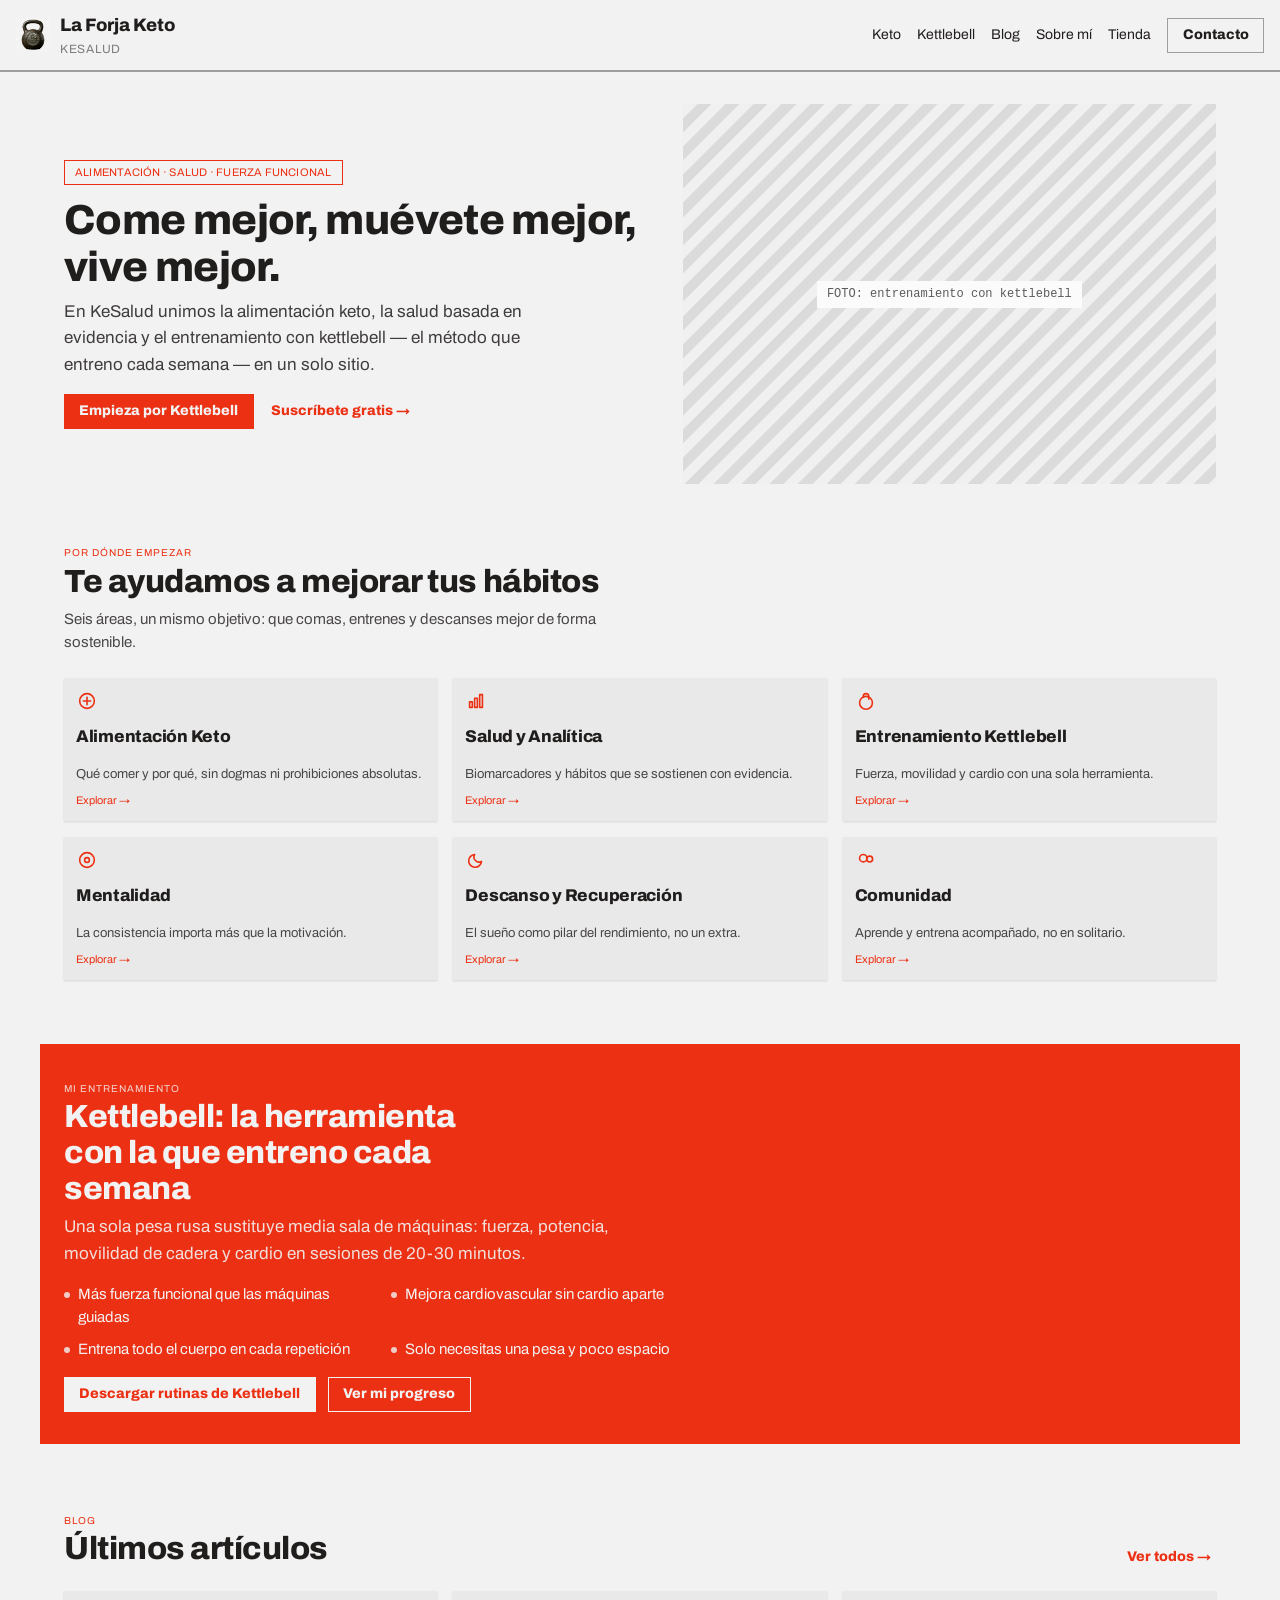
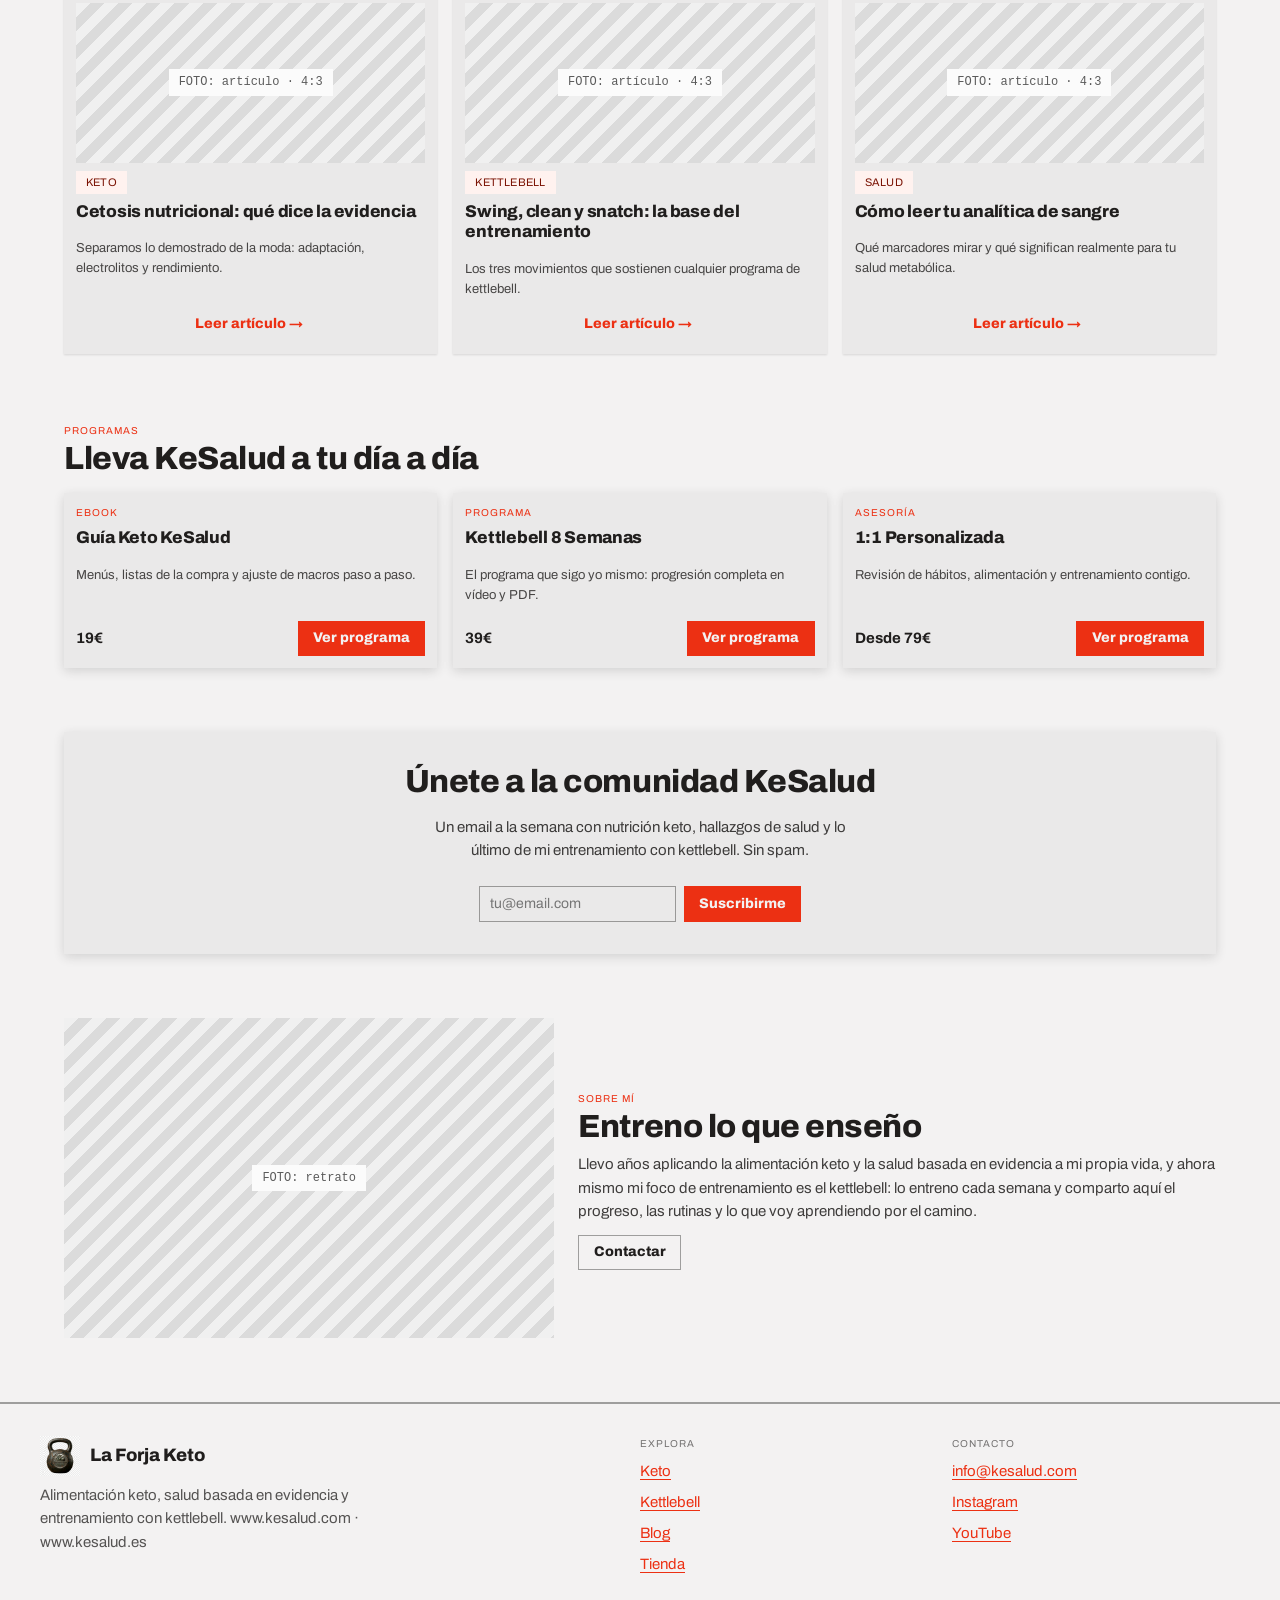
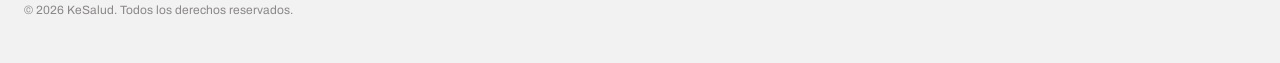
==== index.html @ 904c2e07 "Add files via upload" ====
<!DOCTYPE html>
<html>
<head>
<meta charset="utf-8">
<meta name="viewport" content="width=device-width, initial-scale=1">
<script src="./support.js"></script>
</head>
<body>
<x-dc>
<helmet>
  <link rel="stylesheet" href="assets/modernist.css">
</helmet>

<header class="nav" style="position:sticky;top:0;background:var(--color-bg);z-index:10">
  <span class="nav-brand" style="display:flex;align-items:center;gap:10px"><img src="assets/logo-badge.png" alt="La Forja Keto" style="width:34px;height:34px;object-fit:contain"><span>La Forja Keto <span style="opacity:.55;font-weight:400;font-size:12px;display:block;letter-spacing:.06em">KESALUD</span></span></span>
  <a href="#keto">Keto</a>
  <a href="#kettlebell">Kettlebell</a>
  <a href="#blog">Blog</a>
  <a href="#sobre-mi">Sobre mí</a>
  <a href="#tienda">Tienda</a>
  <a href="#contacto" class="btn btn-secondary">Contacto</a>
</header>

<main style="max-width:1200px;margin:0 auto;padding:0 var(--space-6)">

  <section style="display:grid;grid-template-columns:1.1fr 1fr;gap:var(--space-8);align-items:center;padding:var(--space-8) 0 var(--space-6)">
    <div>
      <span class="tag tag-outline">ALIMENTACIÓN · SALUD · FUERZA FUNCIONAL</span>
      <h1 style="margin-top:var(--space-3)">Come mejor, muévete mejor, vive mejor.</h1>
      <p style="font-size:17px;opacity:.85;max-width:46ch">En KeSalud unimos la alimentación keto, la salud basada en evidencia y el entrenamiento con kettlebell — el método que entreno cada semana — en un solo sitio.</p>
      <div style="display:flex;gap:var(--space-3);margin-top:var(--space-4);flex-wrap:wrap">
        <a href="#kettlebell" class="btn btn-primary">Empieza por Kettlebell</a>
        <a href="#newsletter" class="btn btn-ghost">Suscríbete gratis →</a>
      </div>
    </div>
    <div class="grayscale" style="position:relative;height:380px;background:repeating-linear-gradient(135deg,var(--color-neutral-200),var(--color-neutral-200) 10px,var(--color-neutral-300) 10px,var(--color-neutral-300) 20px);display:flex;align-items:center;justify-content:center;border-radius:var(--radius-md)"><span style="font-family:monospace;font-size:12px;color:var(--color-neutral-700);background:var(--color-bg);padding:4px 10px;border-radius:var(--radius-sm)">FOTO: entrenamiento con kettlebell</span></div>
  </section>

  <section style="padding:var(--space-8) 0">
    <span class="card-kicker">POR DÓNDE EMPEZAR</span>
    <h2>Te ayudamos a mejorar tus hábitos</h2>
    <p style="opacity:.8;max-width:60ch;margin-bottom:var(--space-6)">Seis áreas, un mismo objetivo: que comas, entrenes y descanses mejor de forma sostenible.</p>
    <div style="display:grid;grid-template-columns:repeat(3,1fr);gap:var(--space-4)">
    <a href="#" class="card elev-sm" style="text-decoration:none;color:inherit">
      <span style="color:var(--color-accent)"><svg width="22" height="22" viewBox="0 0 24 24" fill="none" stroke="currentColor" stroke-width="1.75" stroke-linecap="round" stroke-linejoin="round"><circle cx="12" cy="12" r="8"></circle><line x1="12" y1="8" x2="12" y2="16"></line><line x1="8" y1="12" x2="16" y2="12"></line></svg></span>
      <h4 class="card-title">Alimentación Keto</h4>
      <p class="card-body">Qué comer y por qué, sin dogmas ni prohibiciones absolutas.</p>
      <span class="card-meta" style="color:var(--color-accent)">Explorar →</span>
    </a>
    <a href="#" class="card elev-sm" style="text-decoration:none;color:inherit">
      <span style="color:var(--color-accent)"><svg width="22" height="22" viewBox="0 0 24 24" fill="none" stroke="currentColor" stroke-width="1.75" stroke-linecap="round" stroke-linejoin="round"><rect x="5" y="13" width="3" height="6"></rect><rect x="10.5" y="9" width="3" height="10"></rect><rect x="16" y="5" width="3" height="14"></rect></svg></span>
      <h4 class="card-title">Salud y Analítica</h4>
      <p class="card-body">Biomarcadores y hábitos que se sostienen con evidencia.</p>
      <span class="card-meta" style="color:var(--color-accent)">Explorar →</span>
    </a>
    <a href="#" class="card elev-sm" style="text-decoration:none;color:inherit">
      <span style="color:var(--color-accent)"><svg width="22" height="22" viewBox="0 0 24 24" fill="none" stroke="currentColor" stroke-width="1.75" stroke-linecap="round" stroke-linejoin="round"><circle cx="12" cy="14" r="7"></circle><path d="M9 7a3 3 0 0 1 6 0v3"></path></svg></span>
      <h4 class="card-title">Entrenamiento Kettlebell</h4>
      <p class="card-body">Fuerza, movilidad y cardio con una sola herramienta.</p>
      <span class="card-meta" style="color:var(--color-accent)">Explorar →</span>
    </a>
    <a href="#" class="card elev-sm" style="text-decoration:none;color:inherit">
      <span style="color:var(--color-accent)"><svg width="22" height="22" viewBox="0 0 24 24" fill="none" stroke="currentColor" stroke-width="1.75" stroke-linecap="round" stroke-linejoin="round"><circle cx="12" cy="12" r="8"></circle><circle cx="12" cy="12" r="2.6"></circle></svg></span>
      <h4 class="card-title">Mentalidad</h4>
      <p class="card-body">La consistencia importa más que la motivación.</p>
      <span class="card-meta" style="color:var(--color-accent)">Explorar →</span>
    </a>
    <a href="#" class="card elev-sm" style="text-decoration:none;color:inherit">
      <span style="color:var(--color-accent)"><svg width="22" height="22" viewBox="0 0 24 24" fill="none" stroke="currentColor" stroke-width="1.75" stroke-linecap="round" stroke-linejoin="round"><path d="M18 13.5A7 7 0 1 1 10.5 6 5.5 5.5 0 0 0 18 13.5Z"></path></svg></span>
      <h4 class="card-title">Descanso y Recuperación</h4>
      <p class="card-body">El sueño como pilar del rendimiento, no un extra.</p>
      <span class="card-meta" style="color:var(--color-accent)">Explorar →</span>
    </a>
    <a href="#" class="card elev-sm" style="text-decoration:none;color:inherit">
      <span style="color:var(--color-accent)"><svg width="22" height="22" viewBox="0 0 24 24" fill="none" stroke="currentColor" stroke-width="1.75" stroke-linecap="round" stroke-linejoin="round"><circle cx="9" cy="10" r="4"></circle><circle cx="16" cy="11" r="3.2"></circle></svg></span>
      <h4 class="card-title">Comunidad</h4>
      <p class="card-body">Aprende y entrena acompañado, no en solitario.</p>
      <span class="card-meta" style="color:var(--color-accent)">Explorar →</span>
    </a></div>
  </section>

  <section id="kettlebell" style="margin:var(--space-8) calc(var(--space-6) * -1);padding:var(--space-8) var(--space-6);background:var(--color-accent);border-radius:0px;color:var(--color-bg)">
    <div style="max-width:1200px;margin:0 auto">
      <span class="card-kicker" style="color:var(--color-bg);opacity:0.85">MI ENTRENAMIENTO</span>
      <h2 style="max-width:20ch">Kettlebell: la herramienta con la que entreno cada semana</h2>
      <p style="max-width:60ch;font-size:17px;opacity:.9">Una sola pesa rusa sustituye media sala de máquinas: fuerza, potencia, movilidad de cadera y cardio en sesiones de 20-30 minutos.</p>
      <div style="display:grid;grid-template-columns:repeat(2,1fr);gap:var(--space-2) var(--space-6);margin:var(--space-4) 0;max-width:70ch">
        <div style="display:flex;gap:8px;align-items:flex-start"><span style="width:6px;height:6px;border-radius:50%;background:currentColor;margin-top:9px;flex:none;opacity:.8"></span><span>Más fuerza funcional que las máquinas guiadas</span></div>
        <div style="display:flex;gap:8px;align-items:flex-start"><span style="width:6px;height:6px;border-radius:50%;background:currentColor;margin-top:9px;flex:none;opacity:.8"></span><span>Mejora cardiovascular sin cardio aparte</span></div>
        <div style="display:flex;gap:8px;align-items:flex-start"><span style="width:6px;height:6px;border-radius:50%;background:currentColor;margin-top:9px;flex:none;opacity:.8"></span><span>Entrena todo el cuerpo en cada repetición</span></div>
        <div style="display:flex;gap:8px;align-items:flex-start"><span style="width:6px;height:6px;border-radius:50%;background:currentColor;margin-top:9px;flex:none;opacity:.8"></span><span>Solo necesitas una pesa y poco espacio</span></div>
      </div>
      <div style="display:flex;gap:var(--space-3);flex-wrap:wrap;margin-top:var(--space-4)">
        <a href="#tienda" class="btn" style="background:var(--color-bg);color:var(--color-accent);border-color:var(--color-bg)">Descargar rutinas de Kettlebell</a>
        <a href="#" class="btn btn-secondary" style="border-color:currentColor;color:inherit">Ver mi progreso</a>
      </div>
    </div>
  </section>

  <section id="blog" style="padding:var(--space-8) 0">
    <div style="display:flex;justify-content:space-between;align-items:flex-end">
      <div>
        <span class="card-kicker">BLOG</span>
        <h2>Últimos artículos</h2>
      </div>
      <a href="#" class="btn btn-ghost">Ver todos →</a>
    </div>
    <div style="display:grid;grid-template-columns:repeat(3,1fr);gap:var(--space-4);margin-top:var(--space-4)">
    <article class="card elev-sm">
      <div class="grayscale" style="position:relative;height:160px;background:repeating-linear-gradient(135deg,var(--color-neutral-200),var(--color-neutral-200) 10px,var(--color-neutral-300) 10px,var(--color-neutral-300) 20px);display:flex;align-items:center;justify-content:center;border-radius:var(--radius-md)"><span style="font-family:monospace;font-size:12px;color:var(--color-neutral-700);background:var(--color-bg);padding:4px 10px;border-radius:var(--radius-sm)">FOTO: artículo · 4:3</span></div>
      <span class="tag tag-accent" style="align-self:flex-start">KETO</span>
      <h4 class="card-title">Cetosis nutricional: qué dice la evidencia</h4>
      <p class="card-body">Separamos lo demostrado de la moda: adaptación, electrolitos y rendimiento.</p>
      <a href="#" class="btn btn-ghost" style="padding-left:0">Leer artículo →</a>
    </article>
    <article class="card elev-sm">
      <div class="grayscale" style="position:relative;height:160px;background:repeating-linear-gradient(135deg,var(--color-neutral-200),var(--color-neutral-200) 10px,var(--color-neutral-300) 10px,var(--color-neutral-300) 20px);display:flex;align-items:center;justify-content:center;border-radius:var(--radius-md)"><span style="font-family:monospace;font-size:12px;color:var(--color-neutral-700);background:var(--color-bg);padding:4px 10px;border-radius:var(--radius-sm)">FOTO: artículo · 4:3</span></div>
      <span class="tag tag-accent" style="align-self:flex-start">KETTLEBELL</span>
      <h4 class="card-title">Swing, clean y snatch: la base del entrenamiento</h4>
      <p class="card-body">Los tres movimientos que sostienen cualquier programa de kettlebell.</p>
      <a href="#" class="btn btn-ghost" style="padding-left:0">Leer artículo →</a>
    </article>
    <article class="card elev-sm">
      <div class="grayscale" style="position:relative;height:160px;background:repeating-linear-gradient(135deg,var(--color-neutral-200),var(--color-neutral-200) 10px,var(--color-neutral-300) 10px,var(--color-neutral-300) 20px);display:flex;align-items:center;justify-content:center;border-radius:var(--radius-md)"><span style="font-family:monospace;font-size:12px;color:var(--color-neutral-700);background:var(--color-bg);padding:4px 10px;border-radius:var(--radius-sm)">FOTO: artículo · 4:3</span></div>
      <span class="tag tag-accent" style="align-self:flex-start">SALUD</span>
      <h4 class="card-title">Cómo leer tu analítica de sangre</h4>
      <p class="card-body">Qué marcadores mirar y qué significan realmente para tu salud metabólica.</p>
      <a href="#" class="btn btn-ghost" style="padding-left:0">Leer artículo →</a>
    </article></div>
  </section>

  <section id="tienda" style="padding:var(--space-8) 0">
    <span class="card-kicker">PROGRAMAS</span>
    <h2>Lleva KeSalud a tu día a día</h2>
    <div style="display:grid;grid-template-columns:repeat(3,1fr);gap:var(--space-4);margin-top:var(--space-4)">
    <div class="card elev-md">
      <span class="card-kicker">Ebook</span>
      <h4 class="card-title">Guía Keto KeSalud</h4>
      <p class="card-body">Menús, listas de la compra y ajuste de macros paso a paso.</p>
      <div style="display:flex;align-items:center;justify-content:space-between;margin-top:var(--space-2)">
        <strong style="font-family:var(--font-heading)">19€</strong>
        <a href="#" class="btn btn-primary">Ver programa</a>
      </div>
    </div>
    <div class="card elev-md">
      <span class="card-kicker">Programa</span>
      <h4 class="card-title">Kettlebell 8 Semanas</h4>
      <p class="card-body">El programa que sigo yo mismo: progresión completa en vídeo y PDF.</p>
      <div style="display:flex;align-items:center;justify-content:space-between;margin-top:var(--space-2)">
        <strong style="font-family:var(--font-heading)">39€</strong>
        <a href="#" class="btn btn-primary">Ver programa</a>
      </div>
    </div>
    <div class="card elev-md">
      <span class="card-kicker">Asesoría</span>
      <h4 class="card-title">1:1 Personalizada</h4>
      <p class="card-body">Revisión de hábitos, alimentación y entrenamiento contigo.</p>
      <div style="display:flex;align-items:center;justify-content:space-between;margin-top:var(--space-2)">
        <strong style="font-family:var(--font-heading)">Desde 79€</strong>
        <a href="#" class="btn btn-primary">Ver programa</a>
      </div>
    </div></div>
  </section>

  <section id="newsletter" class="card elev-md" style="margin:var(--space-8) 0;padding:var(--space-8);text-align:center">
    <h2>Únete a la comunidad KeSalud</h2>
    <p style="max-width:50ch;margin:0 auto var(--space-4);opacity:.85">Un email a la semana con nutrición keto, hallazgos de salud y lo último de mi entrenamiento con kettlebell. Sin spam.</p>
    <form style="display:flex;gap:var(--space-2);max-width:420px;margin:0 auto">
      <div class="field" style="flex:1"><input class="input" type="email" placeholder="tu@email.com"></div>
      <button class="btn btn-primary" type="submit">Suscribirme</button>
    </form>
  </section>

  <section id="sobre-mi" style="display:grid;grid-template-columns:1fr 1.3fr;gap:var(--space-6);padding:var(--space-8) 0;align-items:center">
    <div class="grayscale" style="position:relative;height:320px;background:repeating-linear-gradient(135deg,var(--color-neutral-200),var(--color-neutral-200) 10px,var(--color-neutral-300) 10px,var(--color-neutral-300) 20px);display:flex;align-items:center;justify-content:center;border-radius:var(--radius-md)"><span style="font-family:monospace;font-size:12px;color:var(--color-neutral-700);background:var(--color-bg);padding:4px 10px;border-radius:var(--radius-sm)">FOTO: retrato</span></div>
    <div>
      <span class="card-kicker">SOBRE MÍ</span>
      <h2>Entreno lo que enseño</h2>
      <p style="opacity:.85">Llevo años aplicando la alimentación keto y la salud basada en evidencia a mi propia vida, y ahora mismo mi foco de entrenamiento es el kettlebell: lo entreno cada semana y comparto aquí el progreso, las rutinas y lo que voy aprendiendo por el camino.</p>
      <a href="#contacto" class="btn btn-secondary">Contactar</a>
    </div>
  </section>

</main>

<footer id="contacto" style="border-top:2px solid var(--color-divider);margin-top:var(--space-8);padding:var(--space-8) var(--space-6)">
  <div style="max-width:1200px;margin:0 auto;display:grid;grid-template-columns:2fr 1fr 1fr;gap:var(--space-6)">
    <div>
      <span class="nav-brand" style="display:flex;align-items:center;gap:10px"><img src="assets/logo-badge.png" alt="La Forja Keto" style="width:40px;height:40px;object-fit:contain"><span>La Forja Keto</span></span>
      <p style="opacity:.75;max-width:36ch;margin-top:var(--space-2)">Alimentación keto, salud basada en evidencia y entrenamiento con kettlebell. www.kesalud.com · www.kesalud.es</p>
    </div>
    <div style="display:flex;flex-direction:column;gap:8px">
      <span class="card-kicker" style="color:inherit;opacity:.6">Explora</span>
      <a href="#keto">Keto</a>
      <a href="#kettlebell">Kettlebell</a>
      <a href="#blog">Blog</a>
      <a href="#tienda">Tienda</a>
    </div>
    <div style="display:flex;flex-direction:column;gap:8px">
      <span class="card-kicker" style="color:inherit;opacity:.6">Contacto</span>
      <a href="mailto:info@kesalud.com">info@kesalud.com</a>
      <a href="#">Instagram</a>
      <a href="#">YouTube</a>
    </div>
  </div>
  <p style="opacity:.5;font-size:12px;margin-top:var(--space-6)">© 2026 KeSalud. Todos los derechos reservados.</p>
</footer>

</x-dc>
</body>
</html>
---- assets/modernist.css ----
/* Modernist — design-system tokens and component classes. This file is the source of truth for the system's look; retune it here and see readme.md. */
@import url('https://fonts.googleapis.com/css2?family=Archivo:wght@400;600;800&display=swap');

:root {
  --color-bg: #f3f2f2;
  --color-surface: #eae9e9;
  --color-text: #201e1d;
  --color-accent: #ec3013;
  --color-accent-2: #e15b47;
  --color-divider: color-mix(in srgb, #201e1d 40%, transparent);

  /* Tonal ramps — generated in OKLCH on one shared lightness scale, so the
     same step of any role matches the others in visual value. */
  --color-neutral-100: #f8f4f4;
  --color-neutral-200: #eae7e7;
  --color-neutral-300: #d7d3d3;
  --color-neutral-400: #bab6b6;
  --color-neutral-500: #9b9797;
  --color-neutral-600: #7d7979;
  --color-neutral-700: #605d5d;
  --color-neutral-800: #444141;
  --color-neutral-900: #2d2b2b;

  --color-accent-100: #fff2ef;
  --color-accent-200: #ffe0d9;
  --color-accent-300: #ffc4b8;
  --color-accent-400: #ff9783;
  --color-accent-500: #ff563c;
  --color-accent-600: #dd2b0f;
  --color-accent-700: #ae1800;
  --color-accent-800: #7c1405;
  --color-accent-900: #4d170e;

  --color-accent-2-100: #fff2ef;
  --color-accent-2-200: #ffe0da;
  --color-accent-2-300: #ffc4b9;
  --color-accent-2-400: #ff9784;
  --color-accent-2-500: #ef6853;
  --color-accent-2-600: #c94b39;
  --color-accent-2-700: #9e3526;
  --color-accent-2-800: #71261b;
  --color-accent-2-900: #471d16;

  --font-heading: "Archivo", system-ui, sans-serif;
  --font-heading-weight: 800;
  --font-body: "Archivo", system-ui, sans-serif;

  --space-1: 4.0px;
  --space-2: 8.0px;
  --space-3: 12.0px;
  --space-4: 16.0px;
  --space-6: 24.0px;
  --space-8: 32.0px;

  --radius-sm: 0px;
  --radius-md: 0px;
  --radius-lg: 0px;

  /* Elevation — derived from the ground: soft ink-tinted shadows on a
     light theme, a hairline edge + ambient darkness on a dark one. */
  --shadow-sm: 0 1px 2px color-mix(in srgb, #2d2b2b 14%, transparent);
  --shadow-md: 0 3px 10px color-mix(in srgb, #2d2b2b 16%, transparent);
  --shadow-lg: 0 12px 32px color-mix(in srgb, #2d2b2b 22%, transparent);
}

body {
  background: var(--color-bg);
  color: var(--color-text);
  font-family: var(--font-body);
}
h1, h2, h3, h4 { font-family: var(--font-heading); font-weight: var(--font-heading-weight); }

.grayscale{filter:grayscale(1) contrast(1.08)}

/* ══════════════════════════════════════════════════════════════════════════
   Components — built with the tokens above. Plain CSS
   on plain HTML: no JavaScript, no build step. Each class is documented in
   readme.md and demonstrated in foundations/ and components/.
   ══════════════════════════════════════════════════════════════════════ */

*, *::before, *::after { box-sizing: border-box; }
body { margin: 0; font-size: 15px; line-height: 1.55; font-weight: 400; }
h1, h2, h3, h4, h5, h6 {
  font-family: var(--font-heading); font-weight: var(--font-heading-weight);
  line-height: 1.12; letter-spacing: -0.015em; margin: 0 0 var(--space-2);
}
h1 { font-size: 42px; }
h2 { font-size: 32px; }
h3 { font-size: 25px; }
h4 { font-size: 20px; }
h5 { font-size: 16px; }
h6 { font-size: 13px; }
h6 { letter-spacing: 0.08em; text-transform: uppercase; }
p { margin: 0 0 var(--space-3); }
a { color: var(--color-accent); text-underline-offset: 3px; }
img { display: block; max-width: 100%; }
figure { margin: 0; }
figcaption {
  font-size: 11px; margin-top: var(--space-1);
  color: color-mix(in srgb, var(--color-text) 55%, transparent);
}
.text-muted { color: color-mix(in srgb, var(--color-text) 55%, transparent); }
:focus { outline: none; }
:focus-visible { outline: 2px solid var(--color-accent); outline-offset: 2px; }
::selection { background: color-mix(in srgb, var(--color-accent) 30%, transparent); }

/* — rules — */
.hr {
  height: 2px; border: 0; margin: var(--space-4) 0;
  background: var(--color-divider);
}

/* — buttons — */
.btn {
  display: inline-flex; align-items: center; justify-content: center; gap: 6px;
  cursor: pointer; text-decoration: none;
  font-family: var(--font-heading); font-weight: var(--font-heading-weight);
  font-size: 14px; line-height: 1.2; color: var(--color-text); /* matches the .input's 14px —
     the pair sits side by side in sign-up rows */
  background: transparent; border: 1px solid transparent;
  padding: var(--space-2) calc(var(--space-3) * 1.2);
  border-radius: var(--radius-md);
}
.btn svg { display: block; }
.btn:disabled { opacity: 0.45; cursor: not-allowed; }
.btn-primary { background: var(--color-accent); color: var(--color-bg); }
.btn-primary:hover { background: var(--color-accent-600); }
.btn-primary:active { background: var(--color-accent-700); }
.btn-secondary { border-color: var(--color-divider); }
.btn-secondary:hover { background: color-mix(in srgb, var(--color-text) 7%, transparent); }
.btn-secondary:active { background: color-mix(in srgb, var(--color-text) 14%, transparent); }
.btn-ghost { color: var(--color-accent); padding-inline: var(--space-1); }
.btn-ghost:hover { background: color-mix(in srgb, var(--color-accent) 10%, transparent); }
.btn-ghost:active { background: color-mix(in srgb, var(--color-accent) 18%, transparent); }
.btn-icon { width: 36px; height: 36px; padding: 0; }
.btn-block { width: 100%; margin-top: var(--space-2); justify-content: flex-start; text-align: left; }

/* — forms — */
.field > label {
  display: block; font-size: 12px; margin-bottom: 5px;
  color: color-mix(in srgb, var(--color-text) 70%, transparent);
}
.input {
  width: 100%; min-height: 36px; padding: 6px 10px; font: inherit;
  font-size: 14px; color: var(--color-text); caret-color: var(--color-accent);
  background: var(--color-surface);
  border: 1px solid var(--color-divider); border-radius: var(--radius-md);
}
.input:hover { border-color: color-mix(in srgb, var(--color-text) 45%, transparent); }
.input:focus-visible { border-color: var(--color-accent); outline-offset: 0; }
textarea.input { min-height: 90px; resize: vertical; }
.radio { display: inline-flex; align-items: center; gap: 8px; cursor: pointer; font-size: 14px; }
.radio input, .seg-opt input {
  position: absolute; opacity: 0; width: 0; height: 0; pointer-events: none;
}
.radio .dot {
  width: 16px; height: 16px; flex: none; border-radius: 50%;
  border: 1.5px solid var(--color-divider);
}
.radio:hover .dot { border-color: var(--color-accent); }
.radio input:checked + .dot {
  border-color: var(--color-accent); background: var(--color-accent);
  box-shadow: inset 0 0 0 4px var(--color-bg);
}
.radio input:focus-visible + .dot { outline: 2px solid var(--color-accent); outline-offset: 2px; }
.seg {
  display: inline-flex; overflow: hidden;
  border: 1px solid var(--color-divider); border-radius: var(--radius-md);
}
.seg-opt {
  display: inline-flex; align-items: center; gap: 6px;
  padding: 7px 12px; font-size: 13px; cursor: pointer;
}
.seg-opt + .seg-opt { border-left: 1px solid var(--color-divider); }
.seg-opt:has(input:checked) { background: var(--color-accent); color: var(--color-bg); }
.seg-opt:not(:has(input:checked)):hover { background: color-mix(in srgb, var(--color-text) 7%, transparent); }
.seg-opt:has(input:focus-visible) { outline: 2px solid var(--color-accent); outline-offset: -2px; }

/* — cards — */
.card {
  display: flex; flex-direction: column; gap: var(--space-2);
  padding: var(--space-3); border-radius: var(--radius-md); background: var(--color-surface);
}
.card-kicker { font-size: 10px; letter-spacing: 0.1em; text-transform: uppercase; color: var(--color-accent); }
.card-title {
  font-family: var(--font-heading); font-weight: var(--font-heading-weight);
  font-size: 17px; line-height: 1.2;
}
.card-body { margin: 0; font-size: 13px; opacity: 0.8; flex: 1; }
.card-meta {
  display: flex; align-items: center; gap: 6px; font-size: 11px;
  color: color-mix(in srgb, var(--color-text) 50%, transparent);
}
.elev-sm { box-shadow: var(--shadow-sm); }
.elev-md { box-shadow: var(--shadow-md); }
.elev-lg { box-shadow: var(--shadow-lg); }

/* — tags — */
.tag {
  display: inline-flex; align-items: center; font-size: 11px;
  letter-spacing: 0.02em; padding: 3px 10px;
  border-radius: calc(var(--radius-md) * 0.75);
}
.tag-accent { background: var(--color-accent-100); color: var(--color-accent-800); }
.tag-accent-2 { background: var(--color-accent-2-100); color: var(--color-accent-2-800); }
.tag-neutral { background: var(--color-neutral-100); color: var(--color-neutral-800); }
.tag-outline { border: 1px solid var(--color-accent); color: var(--color-accent); }

/* — navigation — */
.nav {
  display: flex; align-items: center; gap: var(--space-4);
  padding: var(--space-3) var(--space-4);
  border-bottom: 2px solid var(--color-divider);
}
.nav-brand {
  font-family: var(--font-heading); font-weight: var(--font-heading-weight);
  font-size: 18px; margin-right: auto;
}
.nav a { color: inherit; text-decoration: none; font-size: 14px; }
.nav a:hover, .nav a[aria-current='page'] { color: var(--color-accent); }

/* — tables — */
.table { width: 100%; border-collapse: collapse; font-size: 14px; }
.table th {
  text-align: left; font-size: 11px; letter-spacing: 0.08em; text-transform: uppercase;
  color: color-mix(in srgb, var(--color-text) 60%, transparent);
  padding: var(--space-2); border-bottom: 2px solid var(--color-divider);
}
.table td {
  padding: var(--space-2);
  border-bottom: 1px solid var(--color-divider);
}
.table tbody tr:hover { background: color-mix(in srgb, var(--color-text) 4%, transparent); }

/* — dialog — */
.dialog-backdrop {
  position: fixed; inset: 0; display: grid; place-items: center;
  padding: var(--space-4);
  background: color-mix(in srgb, var(--color-neutral-900) 50%, transparent);
}
.dialog {
  width: min(440px, 100%); display: flex; flex-direction: column; gap: var(--space-3);
  padding: var(--space-4); border-radius: var(--radius-lg);
  background: var(--color-surface); box-shadow: var(--shadow-lg);
}
.dialog-title {
  font-family: var(--font-heading); font-weight: var(--font-heading-weight);
  font-size: 20px;
}
.dialog-body { font-size: 14px; opacity: 0.85; }
.dialog-actions { display: flex; justify-content: flex-end; gap: var(--space-2); margin-top: var(--space-2); }
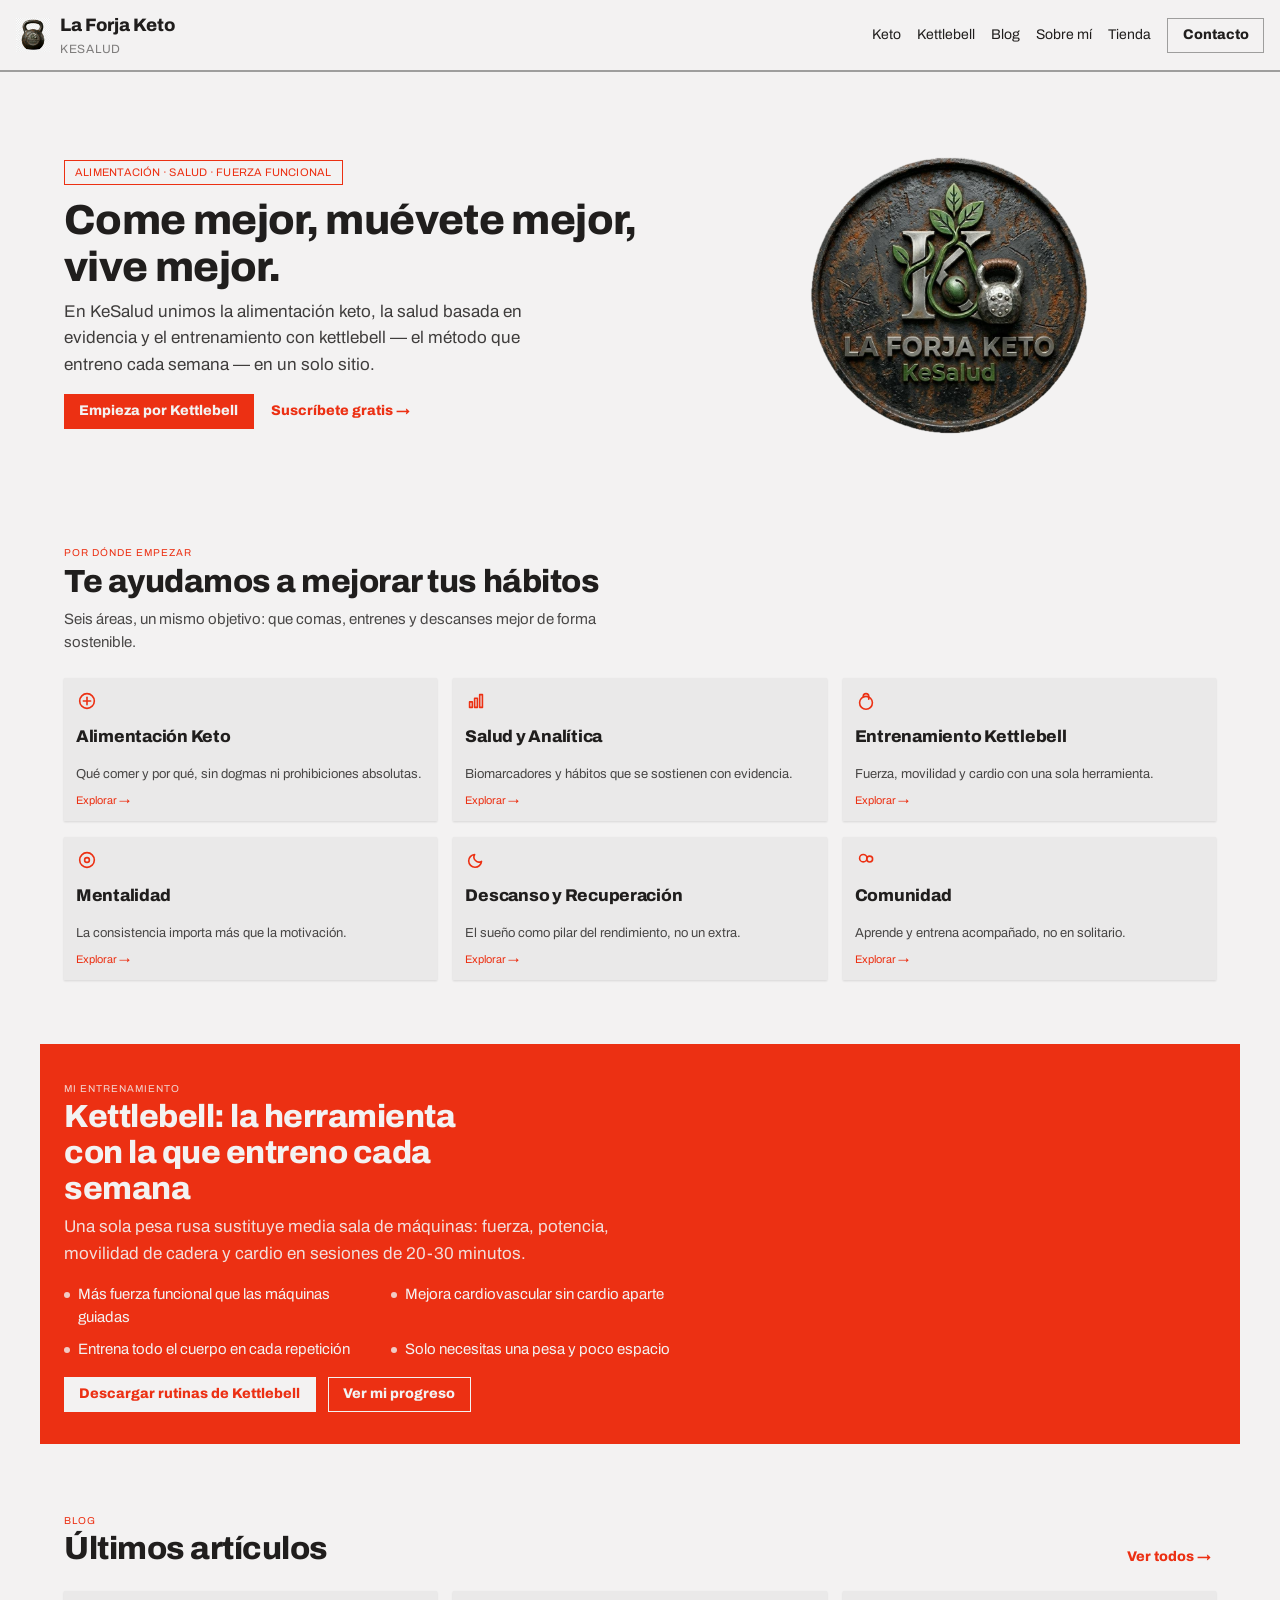
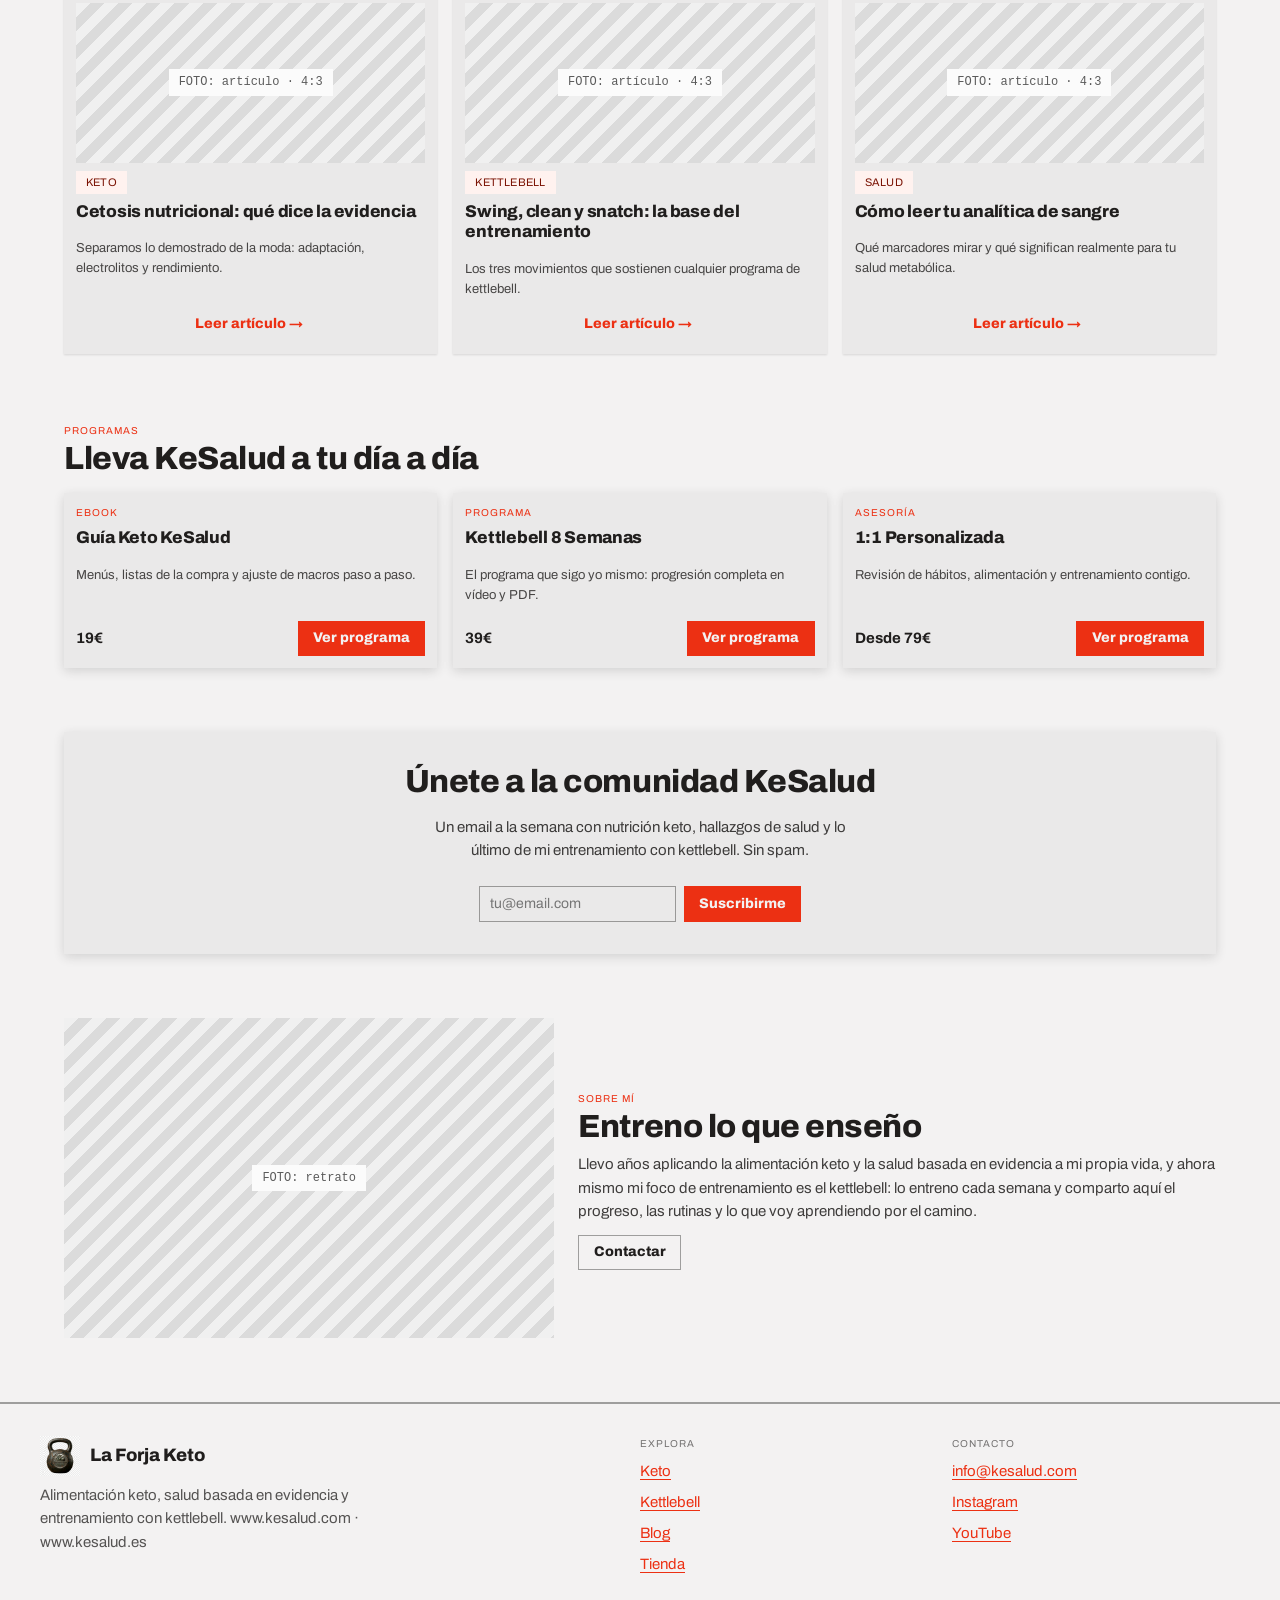
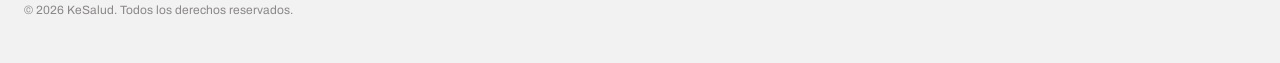
==== commit 43c70bbb: "Update index.html" ====
--- a/index.html
+++ b/index.html
@@ -33,7 +33,10 @@
         <a href="#newsletter" class="btn btn-ghost">Suscríbete gratis →</a>
       </div>
     </div>
-    <div class="grayscale" style="position:relative;height:380px;background:repeating-linear-gradient(135deg,var(--color-neutral-200),var(--color-neutral-200) 10px,var(--color-neutral-300) 10px,var(--color-neutral-300) 20px);display:flex;align-items:center;justify-content:center;border-radius:var(--radius-md)"><span style="font-family:monospace;font-size:12px;color:var(--color-neutral-700);background:var(--color-bg);padding:4px 10px;border-radius:var(--radius-sm)">FOTO: entrenamiento con kettlebell</span></div>
+    <div style="position:relative;height:380px;border-radius:var(--radius-md);overflow:hidden;display:flex;align-items:center;justify-content:center;background:transparent;">
+  <img src="uploads/moneda.png" alt="Entrenamiento con kettlebell" style="max-width:90%;max-height:90%;object-fit:contain;width:auto;height:auto;filter:drop-shadow(0 0 0px rgba(255,255,255,0));">
+</div>
+    
   </section>
 
   <section style="padding:var(--space-8) 0">
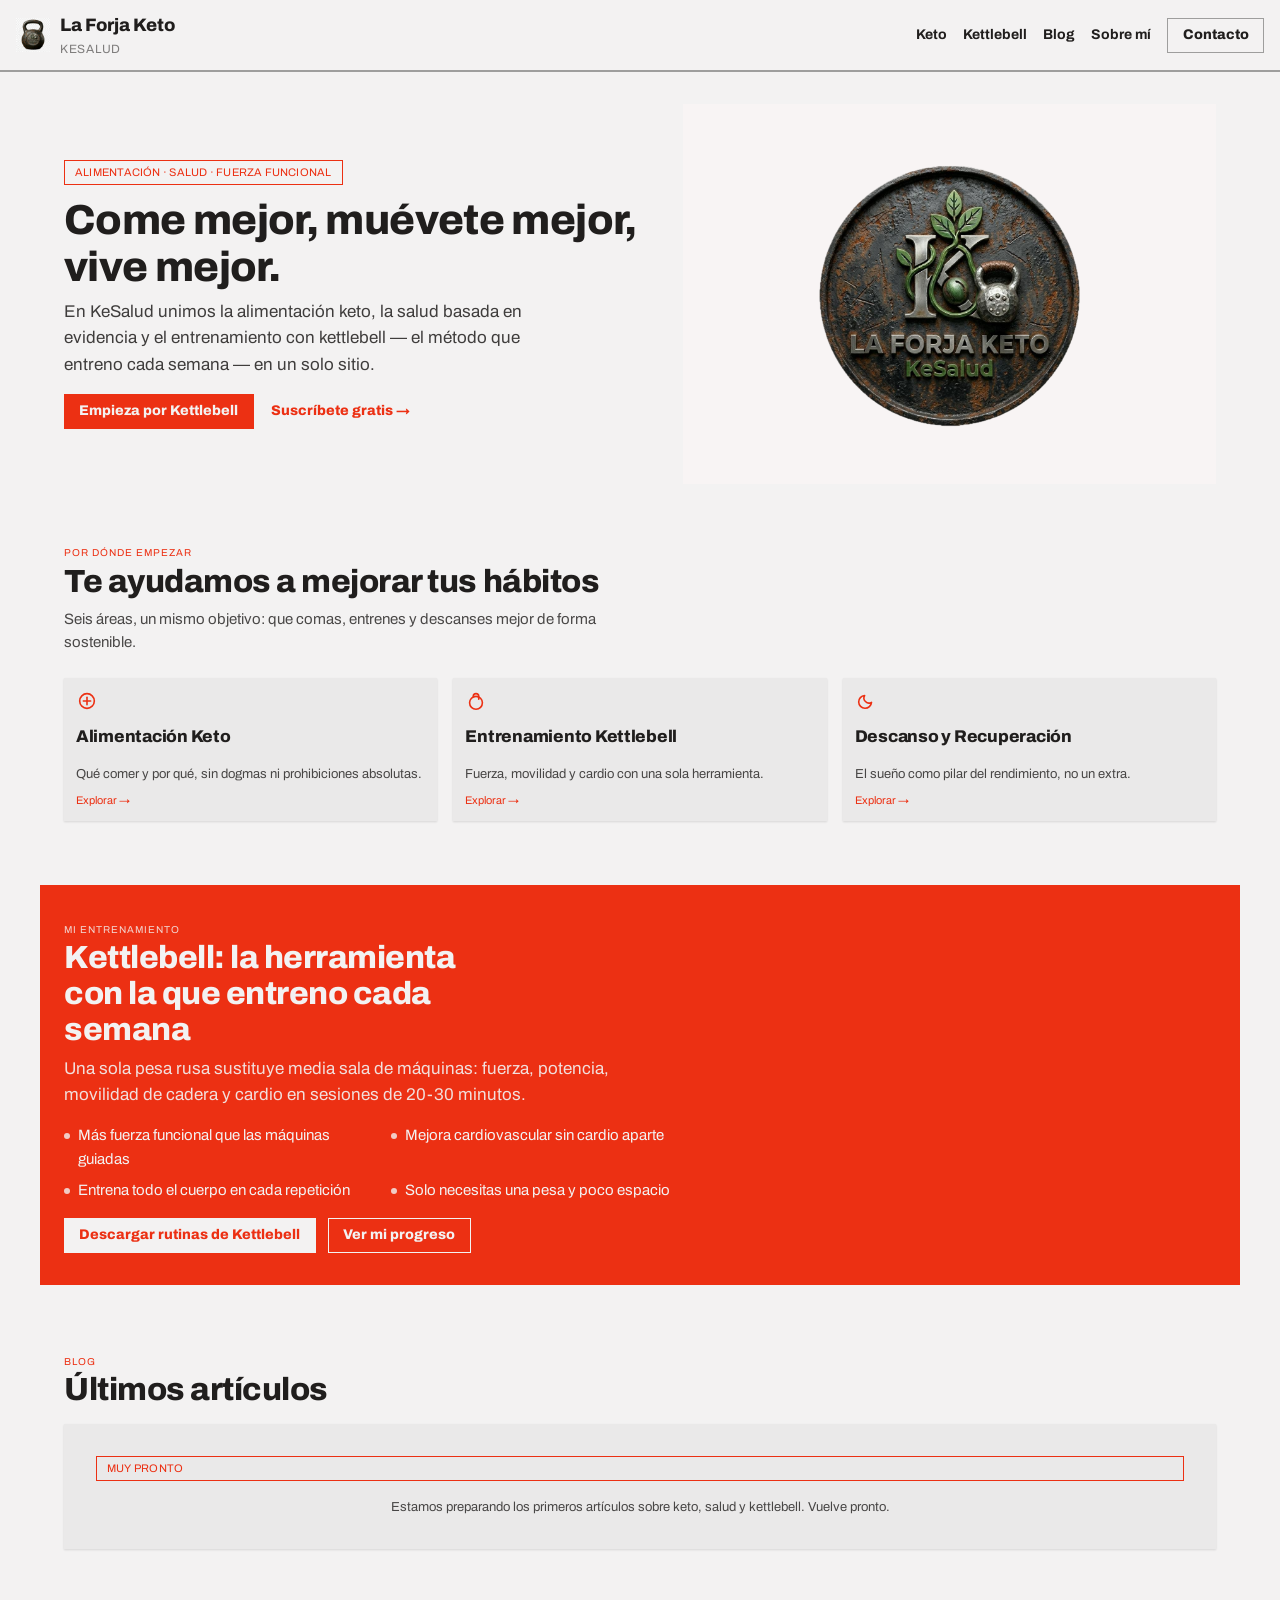
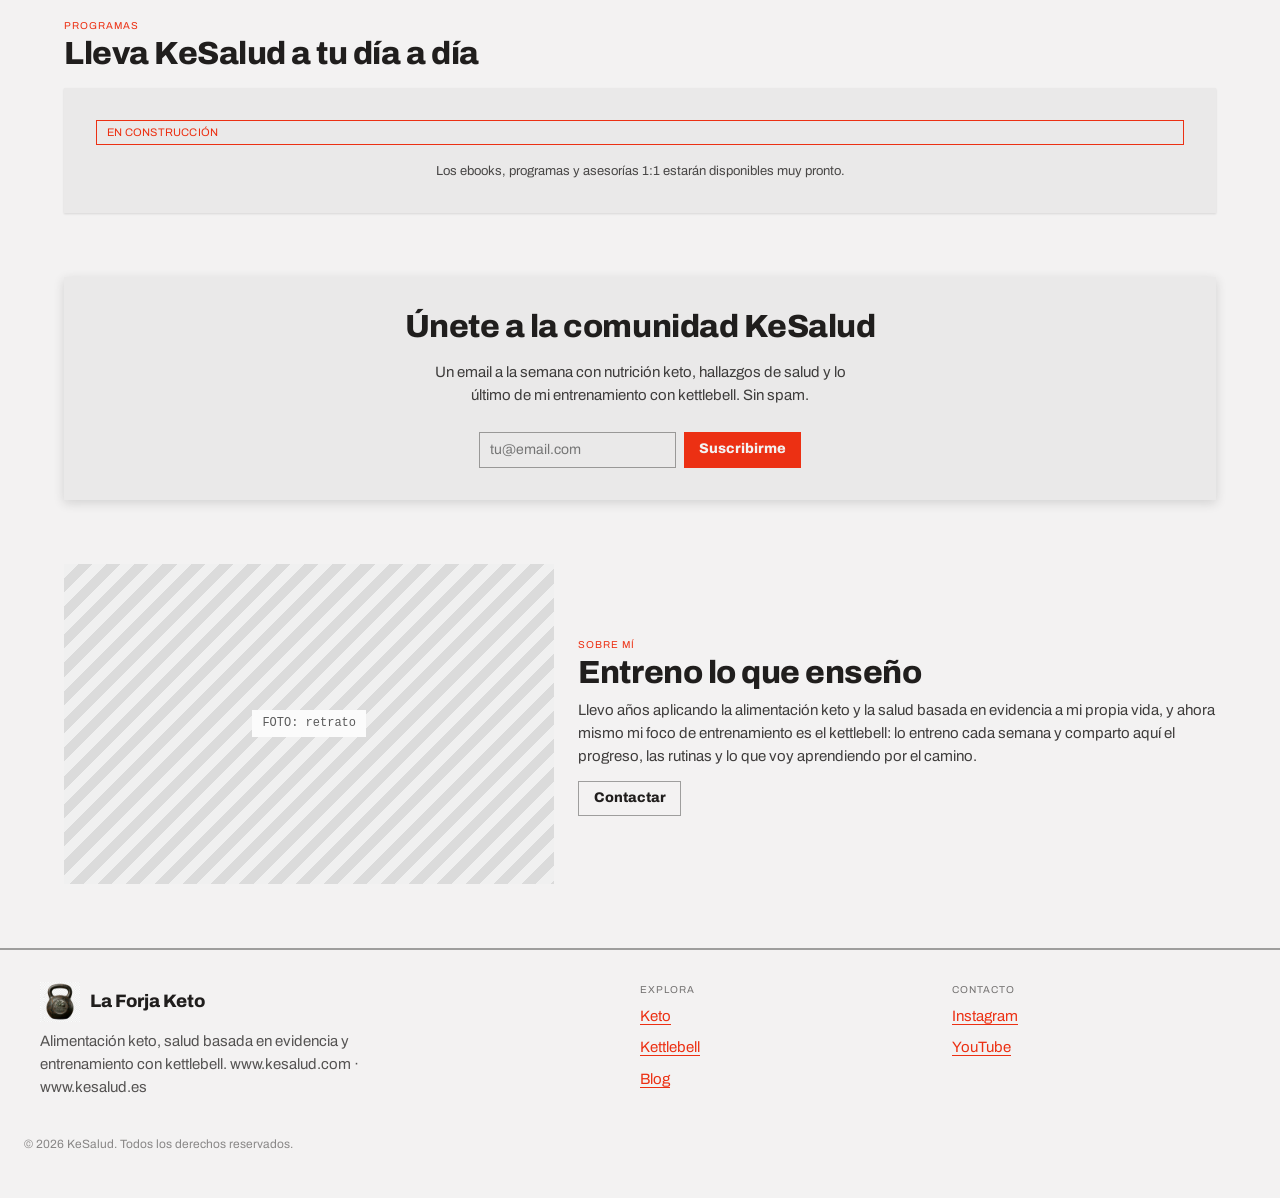
==== commit 73c2cfb2: "Add files via upload" ====
--- a/index.html
+++ b/index.html
@@ -5,6 +5,7 @@
 <meta name="viewport" content="width=device-width, initial-scale=1">
 <script src="./support.js"></script>
 </head>
+<template id="__bundler_thumbnail"><svg xmlns="http://www.w3.org/2000/svg" viewBox="0 0 100 100"><rect width="100" height="100" fill="#ec3013"/><text x="50" y="58" font-size="34" text-anchor="middle" fill="#f3f2f2" font-family="sans-serif" font-weight="800">KS</text></svg></template>
 <body>
 <x-dc>
 <helmet>
@@ -12,13 +13,12 @@
 </helmet>
 
 <header class="nav" style="position:sticky;top:0;background:var(--color-bg);z-index:10">
-  <span class="nav-brand" style="display:flex;align-items:center;gap:10px"><img src="assets/logo-badge.png" alt="La Forja Keto" style="width:34px;height:34px;object-fit:contain"><span>La Forja Keto <span style="opacity:.55;font-weight:400;font-size:12px;display:block;letter-spacing:.06em">KESALUD</span></span></span>
-  <a href="#keto">Keto</a>
-  <a href="#kettlebell">Kettlebell</a>
-  <a href="#blog">Blog</a>
-  <a href="#sobre-mi">Sobre mí</a>
-  <a href="#tienda">Tienda</a>
-  <a href="#contacto" class="btn btn-secondary">Contacto</a>
+  <span class="nav-brand" style="display:flex;align-items:center;gap:10px"><img src="assets/logo-badge-small.png" alt="La Forja Keto" style="width:34px;height:34px;object-fit:contain"><span>La Forja Keto <span style="opacity:.55;font-weight:400;font-size:12px;display:block;letter-spacing:.06em">KESALUD</span></span></span>
+  <a href="keto.dc.html" style="font-weight:700">Keto</a>
+  <a href="kettlebell.dc.html" style="font-weight:700">Kettlebell</a>
+  <a href="#blog" style="font-weight:700">Blog</a>
+  <a href="#sobre-mi" style="font-weight:700">Sobre mí</a>
+  <a href="mailto:rgironc@zenlive.es" class="btn btn-secondary">Contacto</a>
 </header>
 
 <main style="max-width:1200px;margin:0 auto;padding:0 var(--space-6)">
@@ -29,14 +29,11 @@
       <h1 style="margin-top:var(--space-3)">Come mejor, muévete mejor, vive mejor.</h1>
       <p style="font-size:17px;opacity:.85;max-width:46ch">En KeSalud unimos la alimentación keto, la salud basada en evidencia y el entrenamiento con kettlebell — el método que entreno cada semana — en un solo sitio.</p>
       <div style="display:flex;gap:var(--space-3);margin-top:var(--space-4);flex-wrap:wrap">
-        <a href="#kettlebell" class="btn btn-primary">Empieza por Kettlebell</a>
+        <a href="kettlebell.dc.html" class="btn btn-primary">Empieza por Kettlebell</a>
         <a href="#newsletter" class="btn btn-ghost">Suscríbete gratis →</a>
       </div>
     </div>
-    <div style="position:relative;height:380px;border-radius:var(--radius-md);overflow:hidden;display:flex;align-items:center;justify-content:center;background:transparent;">
-  <img src="uploads/moneda.png" alt="Entrenamiento con kettlebell" style="max-width:90%;max-height:90%;object-fit:contain;width:auto;height:auto;filter:drop-shadow(0 0 0px rgba(255,255,255,0));">
-</div>
-    
+    <div style="position:relative;height:380px;background:var(--color-neutral-100);display:flex;align-items:center;justify-content:center;border-radius:var(--radius-md)"><img src="assets/moneda.png" alt="La Forja Keto · KeSalud" style="max-height:85%;max-width:85%;object-fit:contain"></div>
   </section>
 
   <section style="padding:var(--space-8) 0">
@@ -44,40 +41,22 @@
     <h2>Te ayudamos a mejorar tus hábitos</h2>
     <p style="opacity:.8;max-width:60ch;margin-bottom:var(--space-6)">Seis áreas, un mismo objetivo: que comas, entrenes y descanses mejor de forma sostenible.</p>
     <div style="display:grid;grid-template-columns:repeat(3,1fr);gap:var(--space-4)">
-    <a href="#" class="card elev-sm" style="text-decoration:none;color:inherit">
+    <a href="keto.dc.html" class="card elev-sm" style="text-decoration:none;color:inherit">
       <span style="color:var(--color-accent)"><svg width="22" height="22" viewBox="0 0 24 24" fill="none" stroke="currentColor" stroke-width="1.75" stroke-linecap="round" stroke-linejoin="round"><circle cx="12" cy="12" r="8"></circle><line x1="12" y1="8" x2="12" y2="16"></line><line x1="8" y1="12" x2="16" y2="12"></line></svg></span>
       <h4 class="card-title">Alimentación Keto</h4>
       <p class="card-body">Qué comer y por qué, sin dogmas ni prohibiciones absolutas.</p>
       <span class="card-meta" style="color:var(--color-accent)">Explorar →</span>
     </a>
-    <a href="#" class="card elev-sm" style="text-decoration:none;color:inherit">
-      <span style="color:var(--color-accent)"><svg width="22" height="22" viewBox="0 0 24 24" fill="none" stroke="currentColor" stroke-width="1.75" stroke-linecap="round" stroke-linejoin="round"><rect x="5" y="13" width="3" height="6"></rect><rect x="10.5" y="9" width="3" height="10"></rect><rect x="16" y="5" width="3" height="14"></rect></svg></span>
-      <h4 class="card-title">Salud y Analítica</h4>
-      <p class="card-body">Biomarcadores y hábitos que se sostienen con evidencia.</p>
-      <span class="card-meta" style="color:var(--color-accent)">Explorar →</span>
-    </a>
-    <a href="#" class="card elev-sm" style="text-decoration:none;color:inherit">
+    <a href="kettlebell.dc.html" class="card elev-sm" style="text-decoration:none;color:inherit">
       <span style="color:var(--color-accent)"><svg width="22" height="22" viewBox="0 0 24 24" fill="none" stroke="currentColor" stroke-width="1.75" stroke-linecap="round" stroke-linejoin="round"><circle cx="12" cy="14" r="7"></circle><path d="M9 7a3 3 0 0 1 6 0v3"></path></svg></span>
       <h4 class="card-title">Entrenamiento Kettlebell</h4>
       <p class="card-body">Fuerza, movilidad y cardio con una sola herramienta.</p>
       <span class="card-meta" style="color:var(--color-accent)">Explorar →</span>
     </a>
-    <a href="#" class="card elev-sm" style="text-decoration:none;color:inherit">
-      <span style="color:var(--color-accent)"><svg width="22" height="22" viewBox="0 0 24 24" fill="none" stroke="currentColor" stroke-width="1.75" stroke-linecap="round" stroke-linejoin="round"><circle cx="12" cy="12" r="8"></circle><circle cx="12" cy="12" r="2.6"></circle></svg></span>
-      <h4 class="card-title">Mentalidad</h4>
-      <p class="card-body">La consistencia importa más que la motivación.</p>
-      <span class="card-meta" style="color:var(--color-accent)">Explorar →</span>
-    </a>
-    <a href="#" class="card elev-sm" style="text-decoration:none;color:inherit">
+    <a href="descanso.dc.html" class="card elev-sm" style="text-decoration:none;color:inherit">
       <span style="color:var(--color-accent)"><svg width="22" height="22" viewBox="0 0 24 24" fill="none" stroke="currentColor" stroke-width="1.75" stroke-linecap="round" stroke-linejoin="round"><path d="M18 13.5A7 7 0 1 1 10.5 6 5.5 5.5 0 0 0 18 13.5Z"></path></svg></span>
       <h4 class="card-title">Descanso y Recuperación</h4>
       <p class="card-body">El sueño como pilar del rendimiento, no un extra.</p>
-      <span class="card-meta" style="color:var(--color-accent)">Explorar →</span>
-    </a>
-    <a href="#" class="card elev-sm" style="text-decoration:none;color:inherit">
-      <span style="color:var(--color-accent)"><svg width="22" height="22" viewBox="0 0 24 24" fill="none" stroke="currentColor" stroke-width="1.75" stroke-linecap="round" stroke-linejoin="round"><circle cx="9" cy="10" r="4"></circle><circle cx="16" cy="11" r="3.2"></circle></svg></span>
-      <h4 class="card-title">Comunidad</h4>
-      <p class="card-body">Aprende y entrena acompañado, no en solitario.</p>
       <span class="card-meta" style="color:var(--color-accent)">Explorar →</span>
     </a></div>
   </section>
@@ -94,82 +73,37 @@
         <div style="display:flex;gap:8px;align-items:flex-start"><span style="width:6px;height:6px;border-radius:50%;background:currentColor;margin-top:9px;flex:none;opacity:.8"></span><span>Solo necesitas una pesa y poco espacio</span></div>
       </div>
       <div style="display:flex;gap:var(--space-3);flex-wrap:wrap;margin-top:var(--space-4)">
-        <a href="#tienda" class="btn" style="background:var(--color-bg);color:var(--color-accent);border-color:var(--color-bg)">Descargar rutinas de Kettlebell</a>
-        <a href="#" class="btn btn-secondary" style="border-color:currentColor;color:inherit">Ver mi progreso</a>
+        <a href="kettlebell.dc.html" class="btn" style="background:var(--color-bg);color:var(--color-accent);border-color:var(--color-bg)">Descargar rutinas de Kettlebell</a>
+        <a href="https://www.tiktok.com/@rgironc_?_r=1&_t=ZN-98Gq6CYc4TG" target="_blank" rel="noopener" class="btn btn-secondary" style="border-color:currentColor;color:inherit">Ver mi progreso</a>
       </div>
     </div>
   </section>
 
   <section id="blog" style="padding:var(--space-8) 0">
-    <div style="display:flex;justify-content:space-between;align-items:flex-end">
-      <div>
-        <span class="card-kicker">BLOG</span>
-        <h2>Últimos artículos</h2>
-      </div>
-      <a href="#" class="btn btn-ghost">Ver todos →</a>
+    <div>
+      <span class="card-kicker">BLOG</span>
+      <h2>Últimos artículos</h2>
     </div>
-    <div style="display:grid;grid-template-columns:repeat(3,1fr);gap:var(--space-4);margin-top:var(--space-4)">
-    <article class="card elev-sm">
-      <div class="grayscale" style="position:relative;height:160px;background:repeating-linear-gradient(135deg,var(--color-neutral-200),var(--color-neutral-200) 10px,var(--color-neutral-300) 10px,var(--color-neutral-300) 20px);display:flex;align-items:center;justify-content:center;border-radius:var(--radius-md)"><span style="font-family:monospace;font-size:12px;color:var(--color-neutral-700);background:var(--color-bg);padding:4px 10px;border-radius:var(--radius-sm)">FOTO: artículo · 4:3</span></div>
-      <span class="tag tag-accent" style="align-self:flex-start">KETO</span>
-      <h4 class="card-title">Cetosis nutricional: qué dice la evidencia</h4>
-      <p class="card-body">Separamos lo demostrado de la moda: adaptación, electrolitos y rendimiento.</p>
-      <a href="#" class="btn btn-ghost" style="padding-left:0">Leer artículo →</a>
-    </article>
-    <article class="card elev-sm">
-      <div class="grayscale" style="position:relative;height:160px;background:repeating-linear-gradient(135deg,var(--color-neutral-200),var(--color-neutral-200) 10px,var(--color-neutral-300) 10px,var(--color-neutral-300) 20px);display:flex;align-items:center;justify-content:center;border-radius:var(--radius-md)"><span style="font-family:monospace;font-size:12px;color:var(--color-neutral-700);background:var(--color-bg);padding:4px 10px;border-radius:var(--radius-sm)">FOTO: artículo · 4:3</span></div>
-      <span class="tag tag-accent" style="align-self:flex-start">KETTLEBELL</span>
-      <h4 class="card-title">Swing, clean y snatch: la base del entrenamiento</h4>
-      <p class="card-body">Los tres movimientos que sostienen cualquier programa de kettlebell.</p>
-      <a href="#" class="btn btn-ghost" style="padding-left:0">Leer artículo →</a>
-    </article>
-    <article class="card elev-sm">
-      <div class="grayscale" style="position:relative;height:160px;background:repeating-linear-gradient(135deg,var(--color-neutral-200),var(--color-neutral-200) 10px,var(--color-neutral-300) 10px,var(--color-neutral-300) 20px);display:flex;align-items:center;justify-content:center;border-radius:var(--radius-md)"><span style="font-family:monospace;font-size:12px;color:var(--color-neutral-700);background:var(--color-bg);padding:4px 10px;border-radius:var(--radius-sm)">FOTO: artículo · 4:3</span></div>
-      <span class="tag tag-accent" style="align-self:flex-start">SALUD</span>
-      <h4 class="card-title">Cómo leer tu analítica de sangre</h4>
-      <p class="card-body">Qué marcadores mirar y qué significan realmente para tu salud metabólica.</p>
-      <a href="#" class="btn btn-ghost" style="padding-left:0">Leer artículo →</a>
-    </article></div>
+    <div class="card elev-sm" style="margin-top:var(--space-4);padding:var(--space-8);text-align:center">
+      <span class="tag tag-outline">MUY PRONTO</span>
+      <p class="card-body" style="margin-top:var(--space-2)">Estamos preparando los primeros artículos sobre keto, salud y kettlebell. Vuelve pronto.</p>
+    </div>
   </section>
 
   <section id="tienda" style="padding:var(--space-8) 0">
     <span class="card-kicker">PROGRAMAS</span>
     <h2>Lleva KeSalud a tu día a día</h2>
-    <div style="display:grid;grid-template-columns:repeat(3,1fr);gap:var(--space-4);margin-top:var(--space-4)">
-    <div class="card elev-md">
-      <span class="card-kicker">Ebook</span>
-      <h4 class="card-title">Guía Keto KeSalud</h4>
-      <p class="card-body">Menús, listas de la compra y ajuste de macros paso a paso.</p>
-      <div style="display:flex;align-items:center;justify-content:space-between;margin-top:var(--space-2)">
-        <strong style="font-family:var(--font-heading)">19€</strong>
-        <a href="#" class="btn btn-primary">Ver programa</a>
-      </div>
+    <div class="card elev-sm" style="margin-top:var(--space-4);padding:var(--space-8);text-align:center">
+      <span class="tag tag-outline">EN CONSTRUCCIÓN</span>
+      <p class="card-body" style="margin-top:var(--space-2)">Los ebooks, programas y asesorías 1:1 estarán disponibles muy pronto.</p>
     </div>
-    <div class="card elev-md">
-      <span class="card-kicker">Programa</span>
-      <h4 class="card-title">Kettlebell 8 Semanas</h4>
-      <p class="card-body">El programa que sigo yo mismo: progresión completa en vídeo y PDF.</p>
-      <div style="display:flex;align-items:center;justify-content:space-between;margin-top:var(--space-2)">
-        <strong style="font-family:var(--font-heading)">39€</strong>
-        <a href="#" class="btn btn-primary">Ver programa</a>
-      </div>
-    </div>
-    <div class="card elev-md">
-      <span class="card-kicker">Asesoría</span>
-      <h4 class="card-title">1:1 Personalizada</h4>
-      <p class="card-body">Revisión de hábitos, alimentación y entrenamiento contigo.</p>
-      <div style="display:flex;align-items:center;justify-content:space-between;margin-top:var(--space-2)">
-        <strong style="font-family:var(--font-heading)">Desde 79€</strong>
-        <a href="#" class="btn btn-primary">Ver programa</a>
-      </div>
-    </div></div>
   </section>
 
   <section id="newsletter" class="card elev-md" style="margin:var(--space-8) 0;padding:var(--space-8);text-align:center">
     <h2>Únete a la comunidad KeSalud</h2>
     <p style="max-width:50ch;margin:0 auto var(--space-4);opacity:.85">Un email a la semana con nutrición keto, hallazgos de salud y lo último de mi entrenamiento con kettlebell. Sin spam.</p>
-    <form style="display:flex;gap:var(--space-2);max-width:420px;margin:0 auto">
-      <div class="field" style="flex:1"><input class="input" type="email" placeholder="tu@email.com"></div>
+    <form action="mailto:rgironc@zenlive.es" method="post" enctype="text/plain" style="display:flex;gap:var(--space-2);max-width:420px;margin:0 auto">
+      <div class="field" style="flex:1"><input class="input" type="email" name="email" placeholder="tu@email.com" required></div>
       <button class="btn btn-primary" type="submit">Suscribirme</button>
     </form>
   </section>
@@ -180,7 +114,7 @@
       <span class="card-kicker">SOBRE MÍ</span>
       <h2>Entreno lo que enseño</h2>
       <p style="opacity:.85">Llevo años aplicando la alimentación keto y la salud basada en evidencia a mi propia vida, y ahora mismo mi foco de entrenamiento es el kettlebell: lo entreno cada semana y comparto aquí el progreso, las rutinas y lo que voy aprendiendo por el camino.</p>
-      <a href="#contacto" class="btn btn-secondary">Contactar</a>
+      <a href="mailto:rgironc@zenlive.es" class="btn btn-secondary">Contactar</a>
     </div>
   </section>
 
@@ -189,20 +123,18 @@
 <footer id="contacto" style="border-top:2px solid var(--color-divider);margin-top:var(--space-8);padding:var(--space-8) var(--space-6)">
   <div style="max-width:1200px;margin:0 auto;display:grid;grid-template-columns:2fr 1fr 1fr;gap:var(--space-6)">
     <div>
-      <span class="nav-brand" style="display:flex;align-items:center;gap:10px"><img src="assets/logo-badge.png" alt="La Forja Keto" style="width:40px;height:40px;object-fit:contain"><span>La Forja Keto</span></span>
+      <span class="nav-brand" style="display:flex;align-items:center;gap:10px"><img src="assets/logo-badge-small.png" alt="La Forja Keto" style="width:40px;height:40px;object-fit:contain"><span>La Forja Keto</span></span>
       <p style="opacity:.75;max-width:36ch;margin-top:var(--space-2)">Alimentación keto, salud basada en evidencia y entrenamiento con kettlebell. www.kesalud.com · www.kesalud.es</p>
     </div>
     <div style="display:flex;flex-direction:column;gap:8px">
       <span class="card-kicker" style="color:inherit;opacity:.6">Explora</span>
-      <a href="#keto">Keto</a>
-      <a href="#kettlebell">Kettlebell</a>
+      <a href="keto.dc.html">Keto</a>
+      <a href="kettlebell.dc.html">Kettlebell</a>
       <a href="#blog">Blog</a>
-      <a href="#tienda">Tienda</a>
     </div>
     <div style="display:flex;flex-direction:column;gap:8px">
       <span class="card-kicker" style="color:inherit;opacity:.6">Contacto</span>
-      <a href="mailto:info@kesalud.com">info@kesalud.com</a>
-      <a href="#">Instagram</a>
+      <a href="https://www.instagram.com/rgironc/" target="_blank" rel="noopener">Instagram</a>
       <a href="#">YouTube</a>
     </div>
   </div>
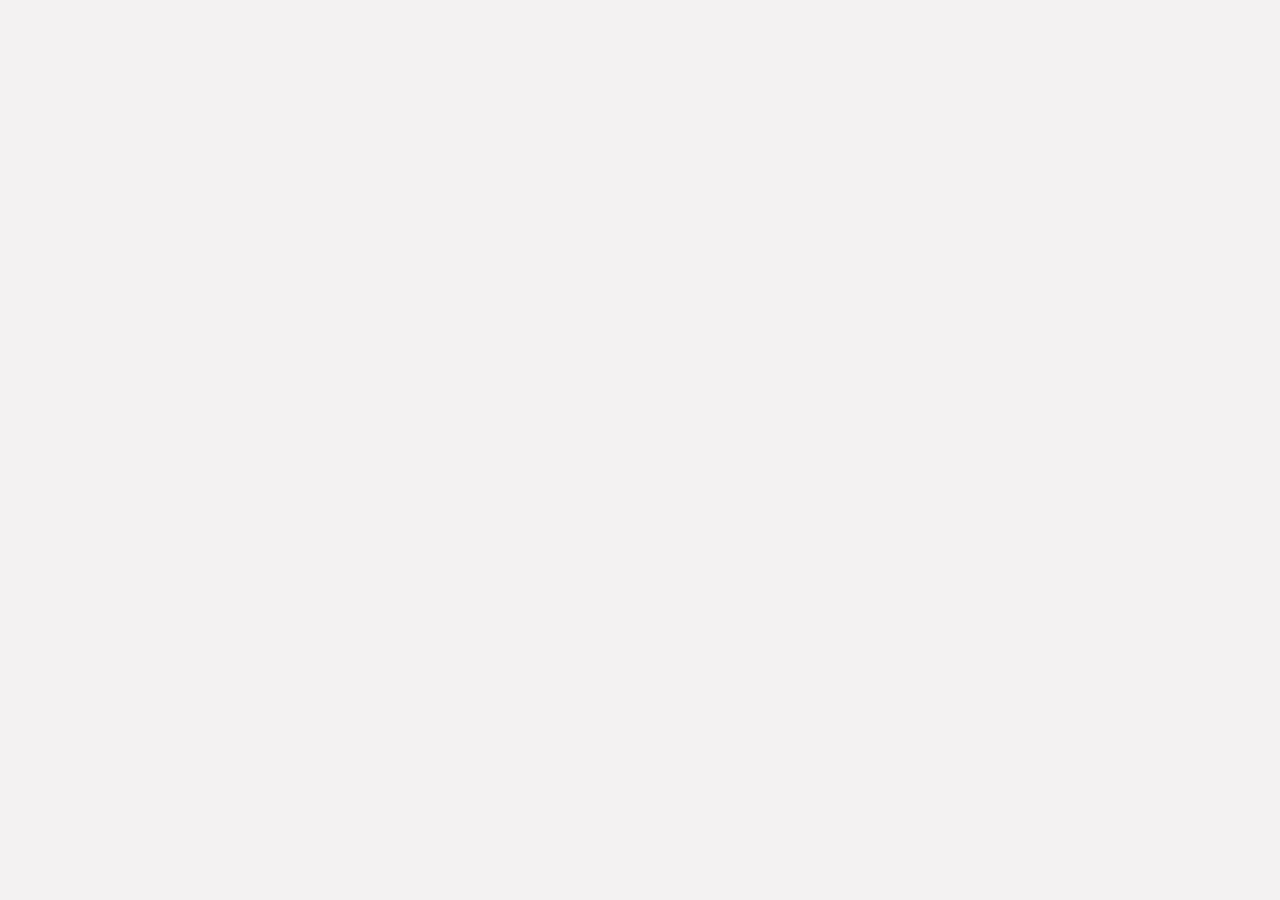
==== commit dd75477d: "Add files via upload" ====
--- a/index.html
+++ b/index.html
@@ -14,33 +14,37 @@
 
 <header class="nav" style="position:sticky;top:0;background:var(--color-bg);z-index:10">
   <span class="nav-brand" style="display:flex;align-items:center;gap:10px"><img src="assets/logo-badge-small.png" alt="La Forja Keto" style="width:34px;height:34px;object-fit:contain"><span>La Forja Keto <span style="opacity:.55;font-weight:400;font-size:12px;display:block;letter-spacing:.06em">KESALUD</span></span></span>
-  <a href="keto.dc.html" style="font-weight:700">Keto</a>
-  <a href="kettlebell.dc.html" style="font-weight:700">Kettlebell</a>
-  <a href="#blog" style="font-weight:700">Blog</a>
-  <a href="#sobre-mi" style="font-weight:700">Sobre mí</a>
-  <a href="mailto:rgironc@zenlive.es" class="btn btn-secondary">Contacto</a>
+  <input type="checkbox" id="nav-toggle" class="nav-toggle-input">
+  <label for="nav-toggle" class="nav-toggle-btn" aria-label="Abrir menú"><svg width="22" height="22" viewBox="0 0 24 24" fill="none" stroke="currentColor" stroke-width="2" stroke-linecap="round"><line x1="3" y1="6" x2="21" y2="6"></line><line x1="3" y1="12" x2="21" y2="12"></line><line x1="3" y1="18" x2="21" y2="18"></line></svg></label>
+  <nav class="nav-links">
+    <a href="keto.dc.html" style="font-weight:700">Keto</a>
+    <a href="kettlebell.dc.html" style="font-weight:700">Kettlebell</a>
+    <a href="https://www.patreon.com/rgironc" target="_blank" rel="noopener" style="font-weight:700">Blog</a>
+    <a href="#sobre-mi" style="font-weight:700">Sobre mí</a>
+    <a href="mailto:rgironc@zenlive.es" class="btn btn-secondary">Contacto</a>
+  </nav>
 </header>
 
-<main style="max-width:1200px;margin:0 auto;padding:0 var(--space-6)">
+<main class="container">
 
-  <section style="display:grid;grid-template-columns:1.1fr 1fr;gap:var(--space-8);align-items:center;padding:var(--space-8) 0 var(--space-6)">
+  <section class="grid-hero" style="padding:var(--space-8) 0 var(--space-6)">
     <div>
       <span class="tag tag-outline">ALIMENTACIÓN · SALUD · FUERZA FUNCIONAL</span>
       <h1 style="margin-top:var(--space-3)">Come mejor, muévete mejor, vive mejor.</h1>
       <p style="font-size:17px;opacity:.85;max-width:46ch">En KeSalud unimos la alimentación keto, la salud basada en evidencia y el entrenamiento con kettlebell — el método que entreno cada semana — en un solo sitio.</p>
       <div style="display:flex;gap:var(--space-3);margin-top:var(--space-4);flex-wrap:wrap">
         <a href="kettlebell.dc.html" class="btn btn-primary">Empieza por Kettlebell</a>
-        <a href="#newsletter" class="btn btn-ghost">Suscríbete gratis →</a>
+        <a href="https://www.patreon.com/rgironc" target="_blank" rel="noopener" class="btn btn-ghost">Únete en Patreon →</a>
       </div>
     </div>
-    <div style="position:relative;height:380px;background:var(--color-neutral-100);display:flex;align-items:center;justify-content:center;border-radius:var(--radius-md)"><img src="assets/moneda.png" alt="La Forja Keto · KeSalud" style="max-height:85%;max-width:85%;object-fit:contain"></div>
+    <div class="hero-image" style="position:relative;background:var(--color-neutral-100);display:flex;align-items:center;justify-content:center;border-radius:var(--radius-md)"><img src="assets/moneda.png" alt="La Forja Keto · KeSalud" style="max-height:85%;max-width:85%;object-fit:contain"></div>
   </section>
 
   <section style="padding:var(--space-8) 0">
     <span class="card-kicker">POR DÓNDE EMPEZAR</span>
     <h2>Te ayudamos a mejorar tus hábitos</h2>
     <p style="opacity:.8;max-width:60ch;margin-bottom:var(--space-6)">Seis áreas, un mismo objetivo: que comas, entrenes y descanses mejor de forma sostenible.</p>
-    <div style="display:grid;grid-template-columns:repeat(3,1fr);gap:var(--space-4)">
+    <div class="grid-3">
     <a href="keto.dc.html" class="card elev-sm" style="text-decoration:none;color:inherit">
       <span style="color:var(--color-accent)"><svg width="22" height="22" viewBox="0 0 24 24" fill="none" stroke="currentColor" stroke-width="1.75" stroke-linecap="round" stroke-linejoin="round"><circle cx="12" cy="12" r="8"></circle><line x1="12" y1="8" x2="12" y2="16"></line><line x1="8" y1="12" x2="16" y2="12"></line></svg></span>
       <h4 class="card-title">Alimentación Keto</h4>
@@ -73,7 +77,7 @@
         <div style="display:flex;gap:8px;align-items:flex-start"><span style="width:6px;height:6px;border-radius:50%;background:currentColor;margin-top:9px;flex:none;opacity:.8"></span><span>Solo necesitas una pesa y poco espacio</span></div>
       </div>
       <div style="display:flex;gap:var(--space-3);flex-wrap:wrap;margin-top:var(--space-4)">
-        <a href="kettlebell.dc.html" class="btn" style="background:var(--color-bg);color:var(--color-accent);border-color:var(--color-bg)">Descargar rutinas de Kettlebell</a>
+        <a href="https://www.patreon.com/rgironc" target="_blank" rel="noopener" class="btn" style="background:var(--color-bg);color:var(--color-accent);border-color:var(--color-bg)">Descargar rutinas de Kettlebell</a>
         <a href="https://www.tiktok.com/@rgironc_?_r=1&_t=ZN-98Gq6CYc4TG" target="_blank" rel="noopener" class="btn btn-secondary" style="border-color:currentColor;color:inherit">Ver mi progreso</a>
       </div>
     </div>
@@ -85,8 +89,8 @@
       <h2>Últimos artículos</h2>
     </div>
     <div class="card elev-sm" style="margin-top:var(--space-4);padding:var(--space-8);text-align:center">
-      <span class="tag tag-outline">MUY PRONTO</span>
-      <p class="card-body" style="margin-top:var(--space-2)">Estamos preparando los primeros artículos sobre keto, salud y kettlebell. Vuelve pronto.</p>
+      <p class="card-body">Estamos preparando los primeros artículos sobre keto, salud y kettlebell. Mientras tanto, sigue el contenido en Patreon.</p>
+      <a href="https://www.patreon.com/rgironc" target="_blank" rel="noopener" class="btn btn-primary" style="margin-top:var(--space-3);display:inline-flex">Ver en Patreon</a>
     </div>
   </section>
 
@@ -94,22 +98,13 @@
     <span class="card-kicker">PROGRAMAS</span>
     <h2>Lleva KeSalud a tu día a día</h2>
     <div class="card elev-sm" style="margin-top:var(--space-4);padding:var(--space-8);text-align:center">
-      <span class="tag tag-outline">EN CONSTRUCCIÓN</span>
-      <p class="card-body" style="margin-top:var(--space-2)">Los ebooks, programas y asesorías 1:1 estarán disponibles muy pronto.</p>
+      <p class="card-body">Los ebooks, programas y asesorías 1:1 estarán disponibles muy pronto en Patreon.</p>
+      <a href="https://www.patreon.com/rgironc" target="_blank" rel="noopener" class="btn btn-primary" style="margin-top:var(--space-3);display:inline-flex">Ver en Patreon</a>
     </div>
   </section>
 
-  <section id="newsletter" class="card elev-md" style="margin:var(--space-8) 0;padding:var(--space-8);text-align:center">
-    <h2>Únete a la comunidad KeSalud</h2>
-    <p style="max-width:50ch;margin:0 auto var(--space-4);opacity:.85">Un email a la semana con nutrición keto, hallazgos de salud y lo último de mi entrenamiento con kettlebell. Sin spam.</p>
-    <form action="mailto:rgironc@zenlive.es" method="post" enctype="text/plain" style="display:flex;gap:var(--space-2);max-width:420px;margin:0 auto">
-      <div class="field" style="flex:1"><input class="input" type="email" name="email" placeholder="tu@email.com" required></div>
-      <button class="btn btn-primary" type="submit">Suscribirme</button>
-    </form>
-  </section>
-
-  <section id="sobre-mi" style="display:grid;grid-template-columns:1fr 1.3fr;gap:var(--space-6);padding:var(--space-8) 0;align-items:center">
-    <div class="grayscale" style="position:relative;height:320px;background:repeating-linear-gradient(135deg,var(--color-neutral-200),var(--color-neutral-200) 10px,var(--color-neutral-300) 10px,var(--color-neutral-300) 20px);display:flex;align-items:center;justify-content:center;border-radius:var(--radius-md)"><span style="font-family:monospace;font-size:12px;color:var(--color-neutral-700);background:var(--color-bg);padding:4px 10px;border-radius:var(--radius-sm)">FOTO: retrato</span></div>
+  <section id="sobre-mi" class="grid-about" style="padding:var(--space-8) 0">
+    <div class="about-image" style="position:relative;border-radius:var(--radius-md);overflow:hidden"><img src="assets/profile-photo.jpg" alt="Retrato" style="width:100%;height:100%;object-fit:cover"></div>
     <div>
       <span class="card-kicker">SOBRE MÍ</span>
       <h2>Entreno lo que enseño</h2>
@@ -121,7 +116,7 @@
 </main>
 
 <footer id="contacto" style="border-top:2px solid var(--color-divider);margin-top:var(--space-8);padding:var(--space-8) var(--space-6)">
-  <div style="max-width:1200px;margin:0 auto;display:grid;grid-template-columns:2fr 1fr 1fr;gap:var(--space-6)">
+  <div class="container footer-grid" style="padding:0">
     <div>
       <span class="nav-brand" style="display:flex;align-items:center;gap:10px"><img src="assets/logo-badge-small.png" alt="La Forja Keto" style="width:40px;height:40px;object-fit:contain"><span>La Forja Keto</span></span>
       <p style="opacity:.75;max-width:36ch;margin-top:var(--space-2)">Alimentación keto, salud basada en evidencia y entrenamiento con kettlebell. www.kesalud.com · www.kesalud.es</p>
@@ -130,7 +125,7 @@
       <span class="card-kicker" style="color:inherit;opacity:.6">Explora</span>
       <a href="keto.dc.html">Keto</a>
       <a href="kettlebell.dc.html">Kettlebell</a>
-      <a href="#blog">Blog</a>
+      <a href="https://www.patreon.com/rgironc" target="_blank" rel="noopener">Blog</a>
     </div>
     <div style="display:flex;flex-direction:column;gap:8px">
       <span class="card-kicker" style="color:inherit;opacity:.6">Contacto</span>
--- a/assets/modernist.css
+++ b/assets/modernist.css
@@ -232,6 +232,45 @@
 }
 .table tbody tr:hover { background: color-mix(in srgb, var(--color-text) 4%, transparent); }
 
+/* — layout helpers (responsive) — */
+.container { max-width: 1200px; margin: 0 auto; padding: 0 var(--space-6); }
+.grid-hero { display: grid; grid-template-columns: 1.1fr 1fr; gap: var(--space-8); align-items: center; }
+.grid-3 { display: grid; grid-template-columns: repeat(3, 1fr); gap: var(--space-4); }
+.grid-2 { display: grid; grid-template-columns: repeat(2, 1fr); gap: var(--space-4); }
+.grid-about { display: grid; grid-template-columns: 1fr 1.3fr; gap: var(--space-6); align-items: center; }
+.footer-grid { display: grid; grid-template-columns: 2fr 1fr 1fr; gap: var(--space-6); }
+.hero-image { height: 380px; }
+.about-image { height: 320px; }
+
+.nav-toggle-input { display: none; }
+.nav-toggle-btn { display: none; align-items: center; justify-content: center; width: 40px; height: 40px; margin-left: auto; cursor: pointer; background: none; border: none; color: inherit; padding: 0; }
+.nav-links { display: flex; align-items: center; gap: var(--space-4); }
+
+@media (max-width: 860px) {
+  header.nav { position: relative; flex-wrap: wrap; }
+  .nav-toggle-btn { display: inline-flex; }
+  .nav-links {
+    display: none; width: 100%; order: 3;
+    flex-direction: column; align-items: flex-start; gap: var(--space-3);
+    padding-top: var(--space-4); margin-top: var(--space-3);
+    border-top: 2px solid var(--color-divider);
+  }
+  .nav-links .btn { width: 100%; }
+  .nav-toggle-input:checked ~ .nav-links { display: flex; }
+
+  .grid-hero, .grid-3, .grid-2, .grid-about, .footer-grid { grid-template-columns: 1fr; }
+  .hero-image { height: 280px; }
+  .about-image { height: 260px; }
+  h1 { font-size: 32px; }
+  h2 { font-size: 26px; }
+}
+
+@media (max-width: 480px) {
+  .container { padding: 0 var(--space-4); }
+  h1 { font-size: 27px; }
+  h2 { font-size: 22px; }
+}
+
 /* — dialog — */
 .dialog-backdrop {
   position: fixed; inset: 0; display: grid; place-items: center;
